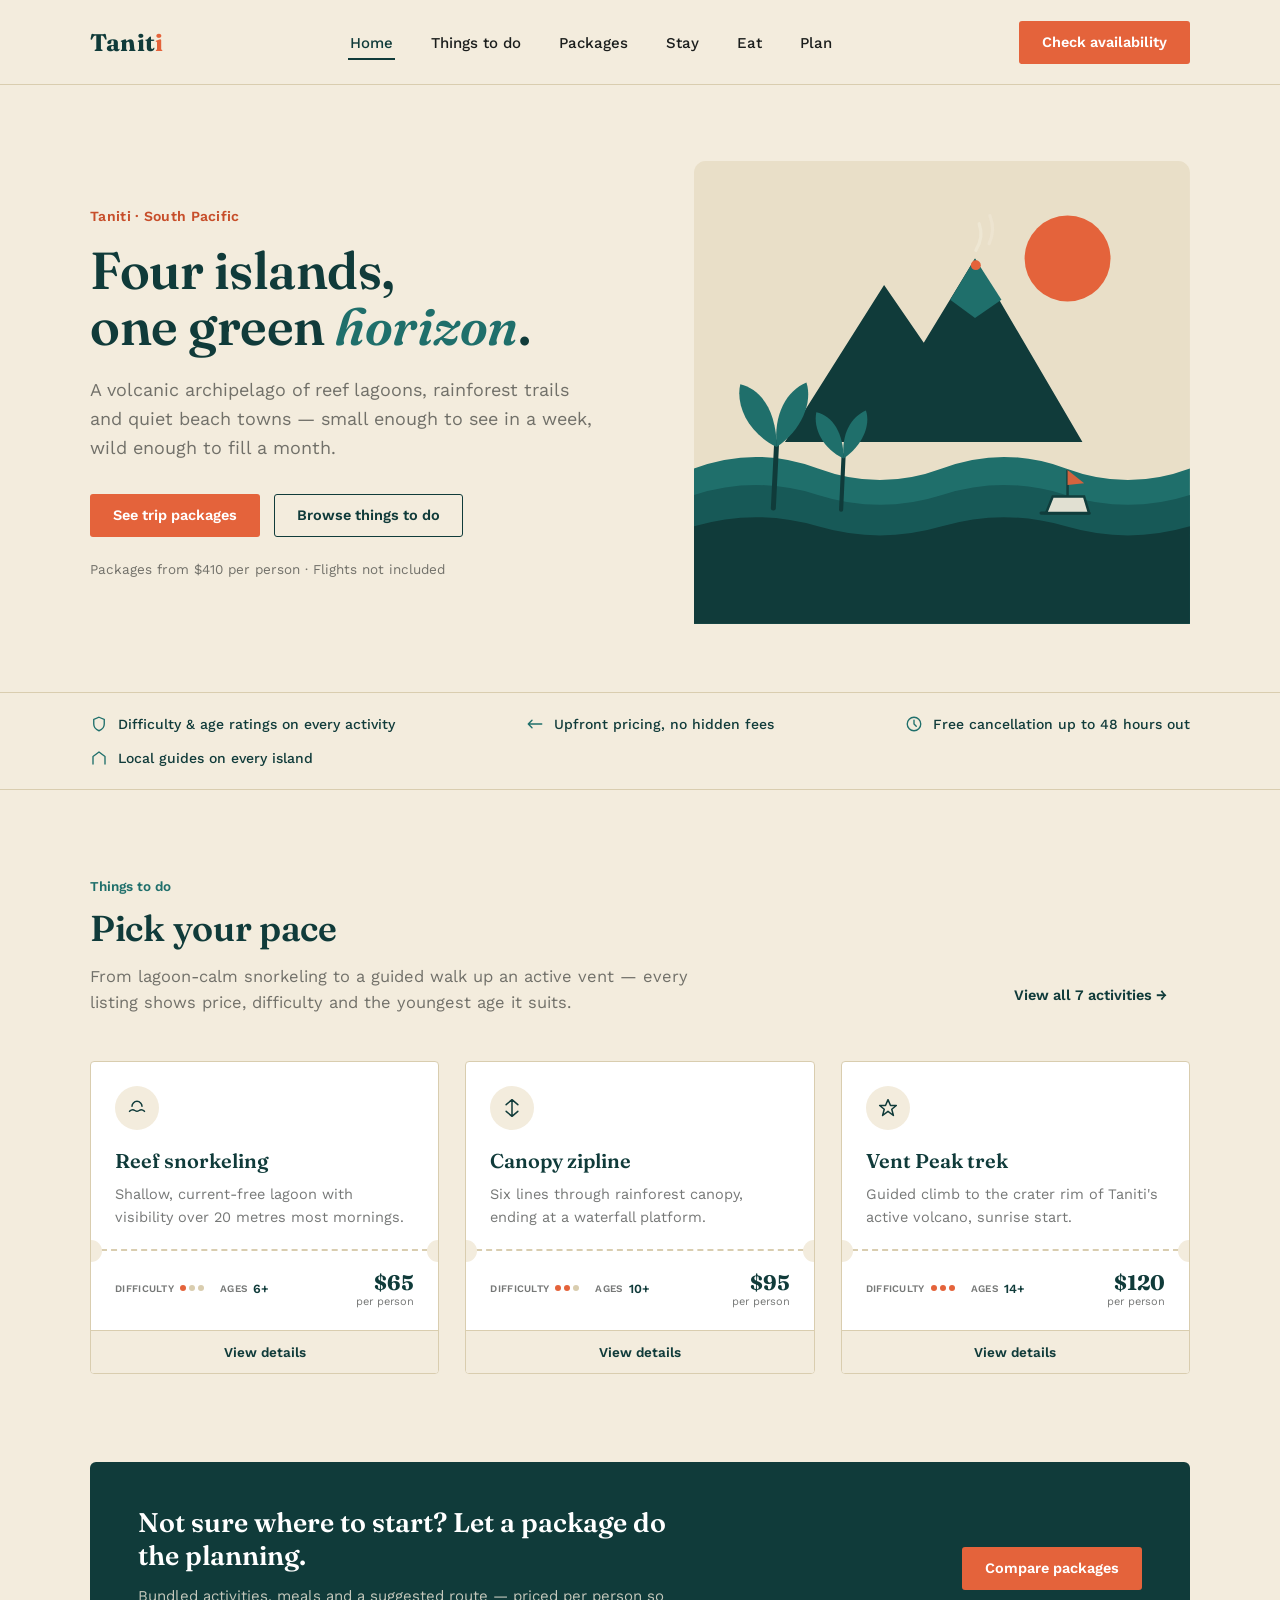
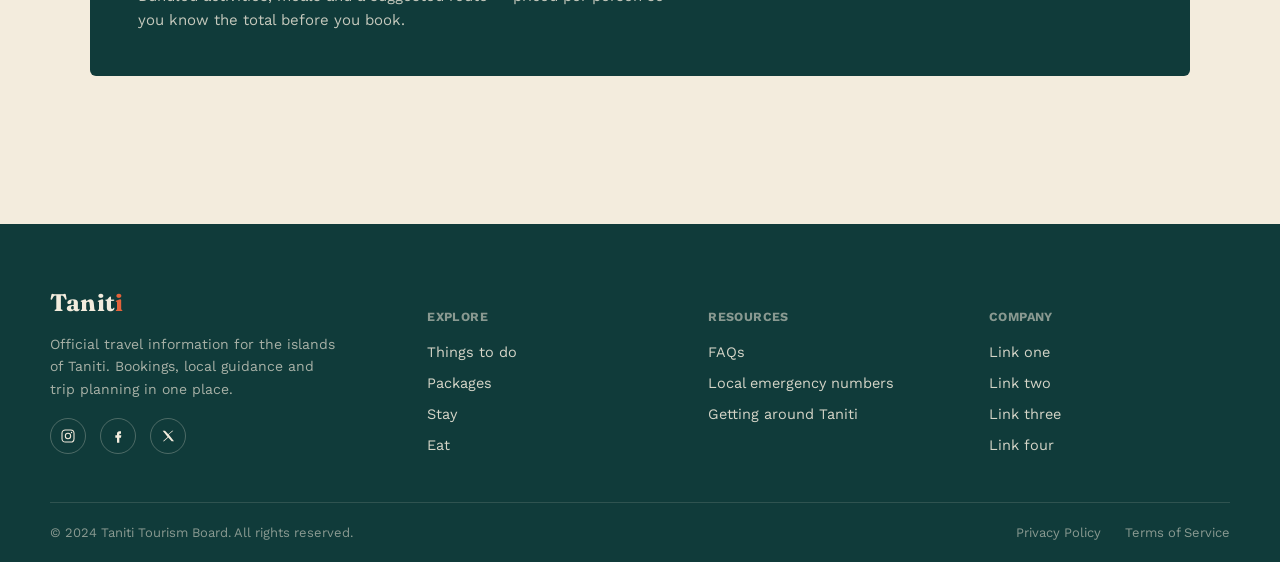
==== index.html @ 6d686ea9 "adding project" ====
<!DOCTYPE html>
<html lang="en">
<head>
<meta charset="UTF-8">
<meta name="viewport" content="width=device-width, initial-scale=1.0">
<title>Taniti — Plan your island trip</title>
<link rel="stylesheet" href="styles.css">
</head>
<body>

<header class="site-header">
  <div class="wrap">
    <a href="index.html" class="logo">Tanit<span>i</span></a>
    <nav class="main-nav">
      <ul>
        <li><a href="index.html" class="current">Home</a></li>
        <li><a href="things-to-do.html">Things to do</a></li>
        <li><a href="packages.html">Packages</a></li>
        <li><a href="#" aria-disabled="true">Stay</a></li>
        <li><a href="#" aria-disabled="true">Eat</a></li>
        <li><a href="#" aria-disabled="true">Plan</a></li>
      </ul>
    </nav>
    <div class="header-actions">
      <a href="packages.html" class="btn btn-coral">Check availability</a>
    </div>
  </div>
</header>

<main>

  <section class="hero">
    <div class="wrap">
      <div class="hero-copy">
        <div class="hero-eyebrow">Taniti · South Pacific</div>
        <h1>Four islands,<br>one green <em>horizon</em>.</h1>
        <p class="lede">A volcanic archipelago of reef lagoons, rainforest trails and quiet beach towns — small enough to see in a week, wild enough to fill a month.</p>
        <div class="hero-actions">
          <a href="packages.html" class="btn btn-coral">See trip packages</a>
          <a href="things-to-do.html" class="btn btn-outline">Browse things to do</a>
        </div>
        <p class="hero-note">Packages from $410 per person · Flights not included</p>
      </div>
      <div class="hero-art">
        <svg viewBox="0 0 600 560" xmlns="http://www.w3.org/2000/svg" role="img" aria-label="Illustration of Taniti's volcanic peak over a lagoon">
          <rect x="0" y="0" width="600" height="560" rx="14" fill="#E9DFC8"/>
          <circle cx="452" cy="118" r="52" fill="#E4633B"/>
          <path d="M110 340 L230 150 L278 220 L340 118 L470 340 Z" fill="#103B3A"/>
          <path d="M310 168 L340 118 L372 168 L340 190 Z" fill="#1F6F6B"/>
          <circle cx="341" cy="126" r="6" fill="#E4633B"/>
          <path d="M341 108 Q351 92 345 76" stroke="#F3ECDD" stroke-width="4" fill="none" stroke-linecap="round" opacity=".55"/>
          <path d="M357 100 Q365 84 358 66" stroke="#F3ECDD" stroke-width="4" fill="none" stroke-linecap="round" opacity=".4"/>
          <path d="M0 372 Q75 344 150 372 T300 372 T450 372 T600 372 V560 H0 Z" fill="#1F6F6B"/>
          <path d="M0 404 Q75 380 150 404 T300 404 T450 404 T600 404 V560 H0 Z" fill="#175957"/>
          <path d="M0 442 Q75 420 150 442 T300 442 T450 442 T600 442 V560 H0 Z" fill="#103B3A"/>
          <g transform="translate(96,300)">
            <path d="M0 120 L4 40" stroke="#103B3A" stroke-width="6" stroke-linecap="round"/>
            <path d="M4 46 C-30 30 -46 -4 -40 -30 C-14 -24 4 4 4 46 Z" fill="#1F6F6B"/>
            <path d="M4 46 C34 26 48 -8 40 -32 C16 -22 0 6 4 46 Z" fill="#1F6F6B"/>
          </g>
          <g transform="translate(178,326)">
            <path d="M0 96 L3 30" stroke="#103B3A" stroke-width="5" stroke-linecap="round"/>
            <path d="M3 34 C-22 22 -34 -2 -30 -22 C-10 -18 3 4 3 34 Z" fill="#1F6F6B"/>
            <path d="M3 34 C26 18 36 -6 30 -24 C12 -16 0 4 3 34 Z" fill="#1F6F6B"/>
          </g>
          <g transform="translate(420,392)" opacity=".92">
            <path d="M0 34 L58 34" stroke="#103B3A" stroke-width="4" stroke-linecap="round"/>
            <path d="M6 34 L14 14 L52 14 L58 34 Z" fill="#F3ECDD" stroke="#103B3A" stroke-width="3"/>
            <path d="M32 14 L32 -18" stroke="#103B3A" stroke-width="3"/>
            <path d="M32 -18 L52 -2 L32 0 Z" fill="#E4633B"/>
          </g>
        </svg>
      </div>
    </div>
  </section>

  <div class="trust-strip">
    <div class="wrap">
      <div class="trust-item">
        <svg width="18" height="18" viewBox="0 0 24 24" fill="none"><path d="M12 3l7 3v6c0 4.5-3 7.5-7 9-4-1.5-7-4.5-7-9V6l7-3z" stroke="#1F6F6B" stroke-width="1.8"/></svg>
        Difficulty &amp; age ratings on every activity
      </div>
      <div class="trust-item">
        <svg width="18" height="18" viewBox="0 0 24 24" fill="none"><path d="M3 12h18M3 12l5-5M3 12l5 5" stroke="#1F6F6B" stroke-width="1.8" stroke-linecap="round"/></svg>
        Upfront pricing, no hidden fees
      </div>
      <div class="trust-item">
        <svg width="18" height="18" viewBox="0 0 24 24" fill="none"><circle cx="12" cy="12" r="9" stroke="#1F6F6B" stroke-width="1.8"/><path d="M12 7v5l3 3" stroke="#1F6F6B" stroke-width="1.8" stroke-linecap="round"/></svg>
        Free cancellation up to 48 hours out
      </div>
      <div class="trust-item">
        <svg width="18" height="18" viewBox="0 0 24 24" fill="none"><path d="M4 20V10l8-6 8 6v10" stroke="#1F6F6B" stroke-width="1.8" stroke-linecap="round" stroke-linejoin="round"/></svg>
        Local guides on every island
      </div>
    </div>
  </div>

  <section class="section">
    <div class="wrap">
      <div class="section-head-row">
        <div class="section-head">
          <div class="section-eyebrow">Things to do</div>
          <h2>Pick your pace</h2>
          <p>From lagoon-calm snorkeling to a guided walk up an active vent — every listing shows price, difficulty and the youngest age it suits.</p>
        </div>
        <a href="things-to-do.html" class="btn btn-ghost">View all 7 activities →</a>
      </div>

      <div class="card-grid">
        <article class="ticket">
          <div class="ticket-top">
            <div class="ticket-icon">
              <svg width="20" height="20" viewBox="0 0 24 24" fill="none"><path d="M3 16s2-2 4-2 3 2 5 2 3-2 5-2 4 2 4 2M6 10c0-3 2.5-6 6-6s6 3 6 6" stroke="#103B3A" stroke-width="1.8" stroke-linecap="round"/></svg>
            </div>
            <h3>Reef snorkeling</h3>
            <p>Shallow, current-free lagoon with visibility over 20 metres most mornings.</p>
          </div>
          <div class="ticket-perf"></div>
          <div class="ticket-bottom">
            <div class="ticket-meta">
              <div class="meta-chip"><small>Difficulty</small><span class="dots"><span class="dot on"></span><span class="dot"></span><span class="dot"></span></span></div>
              <div class="meta-chip"><small>Ages</small>6+</div>
            </div>
            <div class="ticket-price"><span class="amount">$65</span><span class="unit">per person</span></div>
          </div>
          <a href="things-to-do.html" class="ticket-link">View details</a>
        </article>

        <article class="ticket">
          <div class="ticket-top">
            <div class="ticket-icon">
              <svg width="20" height="20" viewBox="0 0 24 24" fill="none"><path d="M12 2v20M5 8l7-6 7 6M5 16l7 6 7-6" stroke="#103B3A" stroke-width="1.8" stroke-linecap="round" stroke-linejoin="round"/></svg>
            </div>
            <h3>Canopy zipline</h3>
            <p>Six lines through rainforest canopy, ending at a waterfall platform.</p>
          </div>
          <div class="ticket-perf"></div>
          <div class="ticket-bottom">
            <div class="ticket-meta">
              <div class="meta-chip"><small>Difficulty</small><span class="dots"><span class="dot on"></span><span class="dot on"></span><span class="dot"></span></span></div>
              <div class="meta-chip"><small>Ages</small>10+</div>
            </div>
            <div class="ticket-price"><span class="amount">$95</span><span class="unit">per person</span></div>
          </div>
          <a href="things-to-do.html" class="ticket-link">View details</a>
        </article>

        <article class="ticket">
          <div class="ticket-top">
            <div class="ticket-icon">
              <svg width="20" height="20" viewBox="0 0 24 24" fill="none"><path d="M12 2l3 7h7l-5.5 4.5L18.5 21 12 16l-6.5 5 2-7.5L2 9h7z" stroke="#103B3A" stroke-width="1.8" stroke-linejoin="round"/></svg>
            </div>
            <h3>Vent Peak trek</h3>
            <p>Guided climb to the crater rim of Taniti's active volcano, sunrise start.</p>
          </div>
          <div class="ticket-perf"></div>
          <div class="ticket-bottom">
            <div class="ticket-meta">
              <div class="meta-chip"><small>Difficulty</small><span class="dots"><span class="dot on"></span><span class="dot on"></span><span class="dot on"></span></span></div>
              <div class="meta-chip"><small>Ages</small>14+</div>
            </div>
            <div class="ticket-price"><span class="amount">$120</span><span class="unit">per person</span></div>
          </div>
          <a href="things-to-do.html" class="ticket-link">View details</a>
        </article>
      </div>
    </div>
  </section>

  <section class="section" style="padding-top:0;">
    <div class="wrap">
      <div class="callout">
        <div>
          <h3>Not sure where to start? Let a package do the planning.</h3>
          <p>Bundled activities, meals and a suggested route — priced per person so you know the total before you book.</p>
        </div>
        <div class="callout-actions">
          <a href="packages.html" class="btn btn-coral">Compare packages</a>
        </div>
      </div>
    </div>
  </section>

</main>

<footer class="site-footer">
  <div class="wrap footer-top">
    <div class="footer-brand">
      <a href="index.html" class="logo">Tanit<span>i</span></a>
      <p>Official travel information for the islands of Taniti. Bookings, local guidance and trip planning in one place.</p>
      <div class="footer-social">
        <a href="#" aria-label="Instagram"><svg width="16" height="16" viewBox="0 0 24 24" fill="none"><rect x="3" y="3" width="18" height="18" rx="5" stroke="#F3ECDD" stroke-width="1.6"/><circle cx="12" cy="12" r="4" stroke="#F3ECDD" stroke-width="1.6"/><circle cx="17.3" cy="6.7" r="1.1" fill="#F3ECDD"/></svg></a>
        <a href="#" aria-label="Facebook"><svg width="16" height="16" viewBox="0 0 24 24" fill="none"><path d="M14 8.5h2.5V5H14c-2 0-3.5 1.5-3.5 3.5V11H8v3.5h2.5V22H14v-7.5h2.5L17 11h-3v-2c0-.3.2-.5.5-.5z" fill="#F3ECDD"/></svg></a>
        <a href="#" aria-label="Twitter"><svg width="16" height="16" viewBox="0 0 24 24" fill="none"><path d="M4 4l7.5 9.5L4.3 20H6l6.4-5.9L17.5 20H21l-8-10.1L20 4h-1.7l-5.9 5.4L7.5 4H4z" fill="#F3ECDD"/></svg></a>
      </div>
    </div>
    <div class="footer-col">
      <h5>Explore</h5>
      <ul>
        <li><a href="things-to-do.html">Things to do</a></li>
        <li><a href="packages.html">Packages</a></li>
        <li><a href="#">Stay</a></li>
        <li><a href="#">Eat</a></li>
      </ul>
    </div>
    <div class="footer-col">
      <h5>Resources</h5>
      <ul>
        <li><a href="faq.html">FAQs</a></li>
        <li><a href="emergency.html">Local emergency numbers</a></li>
        <li><a href="transportation.html">Getting around Taniti</a></li>
      </ul>
    </div>
    <div class="footer-col">
      <h5>Company</h5>
      <ul>
        <li><a href="#">Link one</a></li>
        <li><a href="#">Link two</a></li>
        <li><a href="#">Link three</a></li>
        <li><a href="#">Link four</a></li>
      </ul>
    </div>
  </div>
  <div class="wrap footer-bottom">
    <span>© 2024 Taniti Tourism Board. All rights reserved.</span>
    <div class="footer-bottom-links">
      <a href="#">Privacy Policy</a>
      <a href="#">Terms of Service</a>
    </div>
  </div>
</footer>

</body>
</html>
---- styles.css ----
@import url('https://fonts.googleapis.com/css2?family=Fraunces:ital,opsz,wght@0,9..144,400;0,9..144,500;0,9..144,600;0,9..144,700;1,9..144,500&family=Work+Sans:wght@400;500;600;700&display=swap');

:root{
  --tide:      #103B3A;
  --lagoon:    #1F6F6B;
  --lagoon-40: #1F6F6B66;
  --coral:     #E4633B;
  --coral-dark:#C74E2A;
  --sand:      #F3ECDD;
  --sand-deep: #E9DFC8;
  --foam:      #FFFFFF;
  --ink:       #1B1E1D;
  --ink-60:    #1B1E1D99;
  --line:      #D9CDAF;

  --serif: 'Fraunces', Georgia, serif;
  --sans:  'Work Sans', -apple-system, Helvetica, Arial, sans-serif;
}

*{ box-sizing: border-box; }
html{ scroll-behavior: smooth; }
body{
  margin:0;
  font-family: var(--sans);
  color: var(--ink);
  background: var(--sand);
  -webkit-font-smoothing: antialiased;
}
img{ max-width:100%; display:block; }
a{ color: inherit; text-decoration:none; }
ul{ margin:0; padding:0; list-style:none; }
h1,h2,h3,h4{ font-family: var(--serif); margin:0; font-weight:600; color: var(--tide); }
p{ margin:0; line-height:1.6; }
button{ font-family: var(--sans); cursor:pointer; }

.wrap{
  max-width: 1180px;
  margin: 0 auto;
  padding: 0 40px;
}

/* ---------- Focus ---------- */
a:focus-visible, button:focus-visible{
  outline: 2px solid var(--coral);
  outline-offset: 3px;
}

/* ---------- Header ---------- */
.site-header{
  background: var(--sand);
  border-bottom: 1px solid var(--line);
  position: sticky;
  top:0;
  z-index: 50;
}
.site-header .wrap{
  display:flex;
  align-items:center;
  justify-content:space-between;
  height: 84px;
}
.logo{
  font-family: var(--serif);
  font-size: 24px;
  font-weight: 700;
  color: var(--tide);
  letter-spacing: 0.2px;
}
.logo span{ color: var(--coral); }
.main-nav ul{
  display:flex;
  gap: 34px;
  align-items:center;
}
.main-nav a{
  font-size: 15px;
  font-weight: 500;
  color: var(--ink);
  padding: 6px 2px;
  border-bottom: 2px solid transparent;
  transition: border-color .15s ease, color .15s ease;
}
.main-nav a:hover{ border-color: var(--coral); color: var(--tide); }
.main-nav a.current{ border-color: var(--tide); color: var(--tide); }
.header-actions{ display:flex; align-items:center; gap:22px; }

.btn{
  display:inline-flex;
  align-items:center;
  gap:8px;
  padding: 12px 22px;
  border-radius: 3px;
  font-weight: 600;
  font-size: 14.5px;
  border: 1.5px solid transparent;
  transition: transform .12s ease, background .15s ease, color .15s ease, border-color .15s ease;
}
.btn:hover{ transform: translateY(-1px); }
.btn-coral{ background: var(--coral); color: var(--foam); }
.btn-coral:hover{ background: var(--coral-dark); }
.btn-outline{ border-color: var(--tide); color: var(--tide); background:transparent; }
.btn-outline:hover{ background: var(--tide); color: var(--foam); }
.btn-ghost{ color: var(--tide); font-weight:600; font-size:14.5px; }

/* ---------- Hero ---------- */
.hero{
  padding: 76px 0 0;
  overflow:hidden;
}
.hero .wrap{
  display:grid;
  grid-template-columns: 1.05fr 0.95fr;
  gap: 56px;
  align-items:center;
}
.hero-eyebrow{
  color: var(--coral-dark);
  font-weight:600;
  font-size: 14px;
  letter-spacing: .3px;
  margin-bottom: 18px;
}
.hero h1{
  font-size: 52px;
  line-height: 1.08;
  letter-spacing: -0.5px;
}
.hero h1 em{ font-style: italic; color: var(--lagoon); }
.hero p.lede{
  margin-top: 22px;
  font-size: 18px;
  color: var(--ink-60);
  max-width: 46ch;
}
.hero-actions{ display:flex; gap:14px; margin-top: 32px; }
.hero-note{
  margin-top: 22px;
  font-size: 13.5px;
  color: var(--ink-60);
}

.hero-art{ position:relative; }
.hero-art svg{ width:100%; height:auto; }

/* ---------- Trust strip ---------- */
.trust-strip{
  border-top: 1px solid var(--line);
  border-bottom: 1px solid var(--line);
  margin-top: 64px;
}
.trust-strip .wrap{
  display:flex;
  justify-content:space-between;
  padding: 22px 40px;
  flex-wrap:wrap;
  gap: 16px 32px;
}
.trust-item{
  display:flex;
  align-items:center;
  gap:10px;
  font-size: 14px;
  color: var(--tide);
  font-weight:500;
}
.trust-item svg{ flex-shrink:0; }

/* ---------- Section shell ---------- */
.section{ padding: 88px 0; }
.section-head{ max-width: 620px; margin-bottom: 44px; }
.section-eyebrow{
  font-size: 13.5px;
  font-weight:600;
  color: var(--lagoon);
  margin-bottom: 12px;
}
.section h2{ font-size: 36px; letter-spacing:-0.3px; }
.section-head p{ margin-top: 14px; color: var(--ink-60); font-size: 16.5px; }
.section-head-row{
  display:flex;
  justify-content:space-between;
  align-items:flex-end;
  gap: 24px;
  margin-bottom: 44px;
}
.section-head-row .section-head{ margin-bottom:0; }

/* ---------- Activity ticket cards ---------- */
.card-grid{
  display:grid;
  grid-template-columns: repeat(3, 1fr);
  gap: 26px;
}
.ticket{
  background: var(--foam);
  border: 1px solid var(--line);
  border-radius: 4px;
  position:relative;
  display:flex;
  flex-direction:column;
  overflow:hidden;
}
.ticket-top{
  padding: 24px 24px 20px;
  flex:1;
}
.ticket-icon{
  width:44px; height:44px;
  border-radius:50%;
  background: var(--sand);
  display:flex; align-items:center; justify-content:center;
  margin-bottom:18px;
}
.ticket-top h3{ font-size: 20px; margin-bottom:10px; }
.ticket-top p{ font-size: 14.5px; color: var(--ink-60); }

.ticket-perf{
  position:relative;
  height:0;
  border-top: 2px dashed var(--line);
  margin: 0 0;
}
.ticket-perf::before,
.ticket-perf::after{
  content:"";
  position:absolute;
  top:-11px;
  width:22px; height:22px;
  background: var(--sand);
  border-radius:50%;
}
.ticket-perf::before{ left:-11px; }
.ticket-perf::after{ right:-11px; }

.ticket-bottom{
  padding: 18px 24px 22px;
  display:flex;
  align-items:center;
  justify-content:space-between;
  gap:12px;
}
.ticket-meta{ display:flex; gap:16px; }
.meta-chip{
  display:flex;
  align-items:center;
  gap:6px;
  font-size: 12.5px;
  font-weight:600;
  color: var(--tide);
}
.meta-chip small{
  display:block;
  font-size: 10px;
  font-weight:600;
  letter-spacing: .3px;
  color: var(--ink-60);
  text-transform: uppercase;
}
.ticket-price{ text-align:right; }
.ticket-price .amount{
  font-family: var(--serif);
  font-size: 21px;
  color: var(--tide);
  font-weight:700;
}
.ticket-price .unit{ display:block; font-size:11px; color: var(--ink-60); }

.ticket-link{
  display:block;
  text-align:center;
  padding: 13px;
  font-size: 13.5px;
  font-weight:600;
  color: var(--tide);
  border-top: 1px solid var(--line);
  background: var(--sand);
  transition: background .15s ease;
}
.ticket-link:hover{ background: var(--sand-deep); }

/* difficulty dots */
.dots{ display:flex; gap:3px; align-items:center; }
.dot{ width:6px; height:6px; border-radius:50%; background: var(--line); }
.dot.on{ background: var(--coral); }

/* ---------- Difficulty / age legend ---------- */
.legend{
  display:flex;
  gap: 30px;
  flex-wrap:wrap;
  margin-top: 6px;
  padding: 16px 20px;
  background: var(--foam);
  border: 1px solid var(--line);
  border-radius: 4px;
}
.legend-item{ display:flex; align-items:center; gap:10px; font-size:13px; color: var(--ink-60); }
.legend-item strong{ color: var(--tide); font-weight:600; }

/* ---------- Boarding pass / package cards ---------- */
.pass-grid{
  display:grid;
  grid-template-columns: repeat(3, 1fr);
  gap: 28px;
  align-items:stretch;
}
.pass{
  background: var(--foam);
  border: 1px solid var(--line);
  border-radius: 4px;
  display:flex;
  flex-direction:column;
  position:relative;
}
.pass.featured{
  border-color: var(--tide);
  box-shadow: 0 0 0 1px var(--tide);
}
.pass-flag{
  position:absolute;
  top: 18px;
  right: -1px;
  background: var(--coral);
  color: var(--foam);
  font-size: 11.5px;
  font-weight:700;
  letter-spacing:.3px;
  padding: 6px 14px 6px 16px;
  border-top-left-radius: 3px;
  border-bottom-left-radius: 3px;
}
.pass-head{ padding: 30px 28px 22px; }
.pass-route{
  display:flex;
  align-items:center;
  gap: 10px;
  font-size: 12px;
  font-weight:600;
  letter-spacing:.4px;
  color: var(--lagoon);
  margin-bottom: 16px;
}
.pass-route .line{ flex:1; height:1px; background: var(--lagoon-40); position:relative; }
.pass-route .line::after{
  content:"";
  position:absolute; right:-2px; top:-3px;
  border: 4px solid transparent;
  border-left-color: var(--lagoon);
}
.pass-head h3{ font-size: 23px; margin-bottom: 10px; }
.pass-head p{ font-size: 14.5px; color: var(--ink-60); }

.pass-details{
  padding: 4px 28px 22px;
  display:grid;
  grid-template-columns: 1fr 1fr;
  gap: 14px 10px;
}
.pass-details .kv small{
  display:block;
  font-size: 10.5px;
  font-weight:700;
  letter-spacing:.4px;
  text-transform:uppercase;
  color: var(--ink-60);
  margin-bottom: 3px;
}
.pass-details .kv span{ font-size: 14px; color: var(--tide); font-weight:600; }

.pass-includes{
  padding: 0 28px 22px;
}
.pass-includes p{ font-size:12.5px; font-weight:700; letter-spacing:.3px; color: var(--ink-60); margin-bottom:10px; text-transform:uppercase; }
.pass-includes ul{ display:flex; flex-direction:column; gap:8px; }
.pass-includes li{
  display:flex; gap:9px; align-items:flex-start;
  font-size: 14px; color: var(--ink);
}
.pass-includes li svg{ flex-shrink:0; margin-top:2px; }

.pass-perf{
  position:relative;
  height:0;
  border-top: 2px dashed var(--line);
  margin-top:auto;
}
.pass-perf::before,
.pass-perf::after{
  content:"";
  position:absolute;
  top:-11px;
  width:22px; height:22px;
  background: var(--sand);
  border-radius:50%;
}
.pass-perf::before{ left:-11px; }
.pass-perf::after{ right:-11px; }

.pass-stub{
  padding: 22px 28px 26px;
  display:flex;
  align-items:flex-end;
  justify-content:space-between;
}
.pass-price .amount{ font-family: var(--serif); font-size: 30px; font-weight:700; color: var(--tide); }
.pass-price .per{ font-size: 12.5px; color: var(--ink-60); }

/* ---------- Suitability banner (things-to-do page) ---------- */
.filter-bar{
  display:flex;
  gap:12px;
  flex-wrap:wrap;
  margin-bottom: 40px;
}
.filter-chip{
  padding: 9px 16px;
  border: 1px solid var(--line);
  border-radius: 20px;
  font-size: 13px;
  font-weight:600;
  color: var(--tide);
  background: var(--foam);
}
.filter-chip.active{ background: var(--tide); color: var(--foam); border-color: var(--tide); }

/* ---------- Info banner ---------- */
.callout{
  background: var(--tide);
  border-radius: 6px;
  color: var(--sand);
  padding: 44px 48px;
  display:grid;
  grid-template-columns: 1.3fr 1fr;
  gap: 40px;
  align-items:center;
}
.callout h3{ color: var(--foam); font-size: 27px; margin-bottom:12px; }
.callout p{ color: #F3ECDDcc; font-size: 15px; }
.callout-actions{ display:flex; gap:12px; justify-content:flex-end; }

/* ---------- Simple content page (faq/emergency/transport) ---------- */
.page-hero{
  padding: 56px 0 40px;
  border-bottom: 1px solid var(--line);
}
.page-hero .section-eyebrow{ margin-bottom: 10px; }
.page-hero h1{ font-size: 40px; }
.page-hero p{ margin-top:14px; color: var(--ink-60); font-size:16px; max-width:60ch; }

.content-cols{
  display:grid;
  grid-template-columns: 220px 1fr;
  gap: 56px;
  padding: 56px 0;
}
.side-nav{ display:flex; flex-direction:column; gap:4px; position:sticky; top:104px; align-self:start; }
.side-nav a{
  padding: 9px 12px;
  border-radius:4px;
  font-size:14px;
  font-weight:500;
  color: var(--ink-60);
}
.side-nav a:hover{ background: var(--sand-deep); color: var(--tide); }

.faq-item{ padding: 22px 0; border-bottom:1px solid var(--line); }
.faq-item:first-child{ padding-top:0; }
.faq-item h4{ font-size:16.5px; margin-bottom:10px; }
.faq-item p{ color: var(--ink-60); font-size:14.5px; }

.info-block{ margin-bottom: 40px; }
.info-block h3{ font-size: 19px; margin-bottom:14px; }
.info-block p{ color: var(--ink-60); font-size: 14.5px; margin-bottom: 10px;}
.info-table{ width:100%; border-collapse:collapse; margin-top:8px; }
.info-table th, .info-table td{
  text-align:left;
  padding: 12px 14px;
  border-bottom:1px solid var(--line);
  font-size:14px;
}
.info-table th{ color: var(--ink-60); font-weight:600; font-size:12.5px; text-transform:uppercase; letter-spacing:.3px; }
.info-table td strong{ color: var(--tide); }

.emergency-card{
  background: var(--foam);
  border:1px solid var(--line);
  border-left: 4px solid var(--coral);
  border-radius: 4px;
  padding: 20px 22px;
  margin-bottom:16px;
  display:flex;
  justify-content:space-between;
  align-items:center;
  gap:16px;
}
.emergency-card h4{ font-size:15.5px; margin-bottom:4px; }
.emergency-card p{ font-size:13px; color: var(--ink-60); }
.emergency-number{ font-family: var(--serif); font-size:22px; font-weight:700; color: var(--tide); white-space:nowrap; }

/* ---------- Footer ---------- */
.site-footer{
  background: var(--tide);
  color: var(--sand);
  margin-top: 60px;
}
.footer-top{
  padding: 64px 0 48px;
  display:grid;
  grid-template-columns: 1.4fr 1fr 1fr 1fr;
  gap: 40px;
}
.footer-brand .logo{ color: var(--sand); }
.footer-brand .logo span{ color: var(--coral); }
.footer-brand p{ margin-top:16px; font-size:14px; color:#F3ECDDaa; max-width:32ch; }
.footer-col h5{
  font-size: 12.5px;
  font-weight:700;
  letter-spacing:.4px;
  text-transform:uppercase;
  color: #F3ECDD88;
  margin-bottom:18px;
}
.footer-col ul{ display:flex; flex-direction:column; gap:12px; }
.footer-col a{ font-size:14.5px; color:#F3ECDDdd; }
.footer-col a:hover{ color: var(--coral); }
.footer-social{ display:flex; gap:14px; margin-top:18px; }
.footer-social a{
  width:36px; height:36px;
  border:1px solid #F3ECDD44;
  border-radius:50%;
  display:flex; align-items:center; justify-content:center;
}
.footer-social a:hover{ border-color: var(--coral); }
.footer-bottom{
  border-top: 1px solid #F3ECDD22;
  padding: 22px 0;
  display:flex;
  justify-content:space-between;
  font-size:13px;
  color:#F3ECDD88;
}
.footer-bottom a:hover{ color: var(--coral); }
.footer-bottom-links{ display:flex; gap:24px; }

/* ---------- Responsive ---------- */
@media (max-width: 980px){
  .hero .wrap{ grid-template-columns:1fr; }
  .hero-art{ order:-1; }
  .card-grid{ grid-template-columns: repeat(2,1fr); }
  .pass-grid{ grid-template-columns: 1fr; }
  .footer-top{ grid-template-columns: 1fr 1fr; }
  .content-cols{ grid-template-columns: 1fr; }
  .side-nav{ position:static; flex-direction:row; flex-wrap:wrap; }
}
@media (max-width: 680px){
  .wrap{ padding:0 22px; }
  .main-nav{ display:none; }
  .card-grid{ grid-template-columns: 1fr; }
  .footer-top{ grid-template-columns: 1fr; }
  .callout{ grid-template-columns:1fr; }
  .callout-actions{ justify-content:flex-start; }
  .hero h1{ font-size:38px; }
}
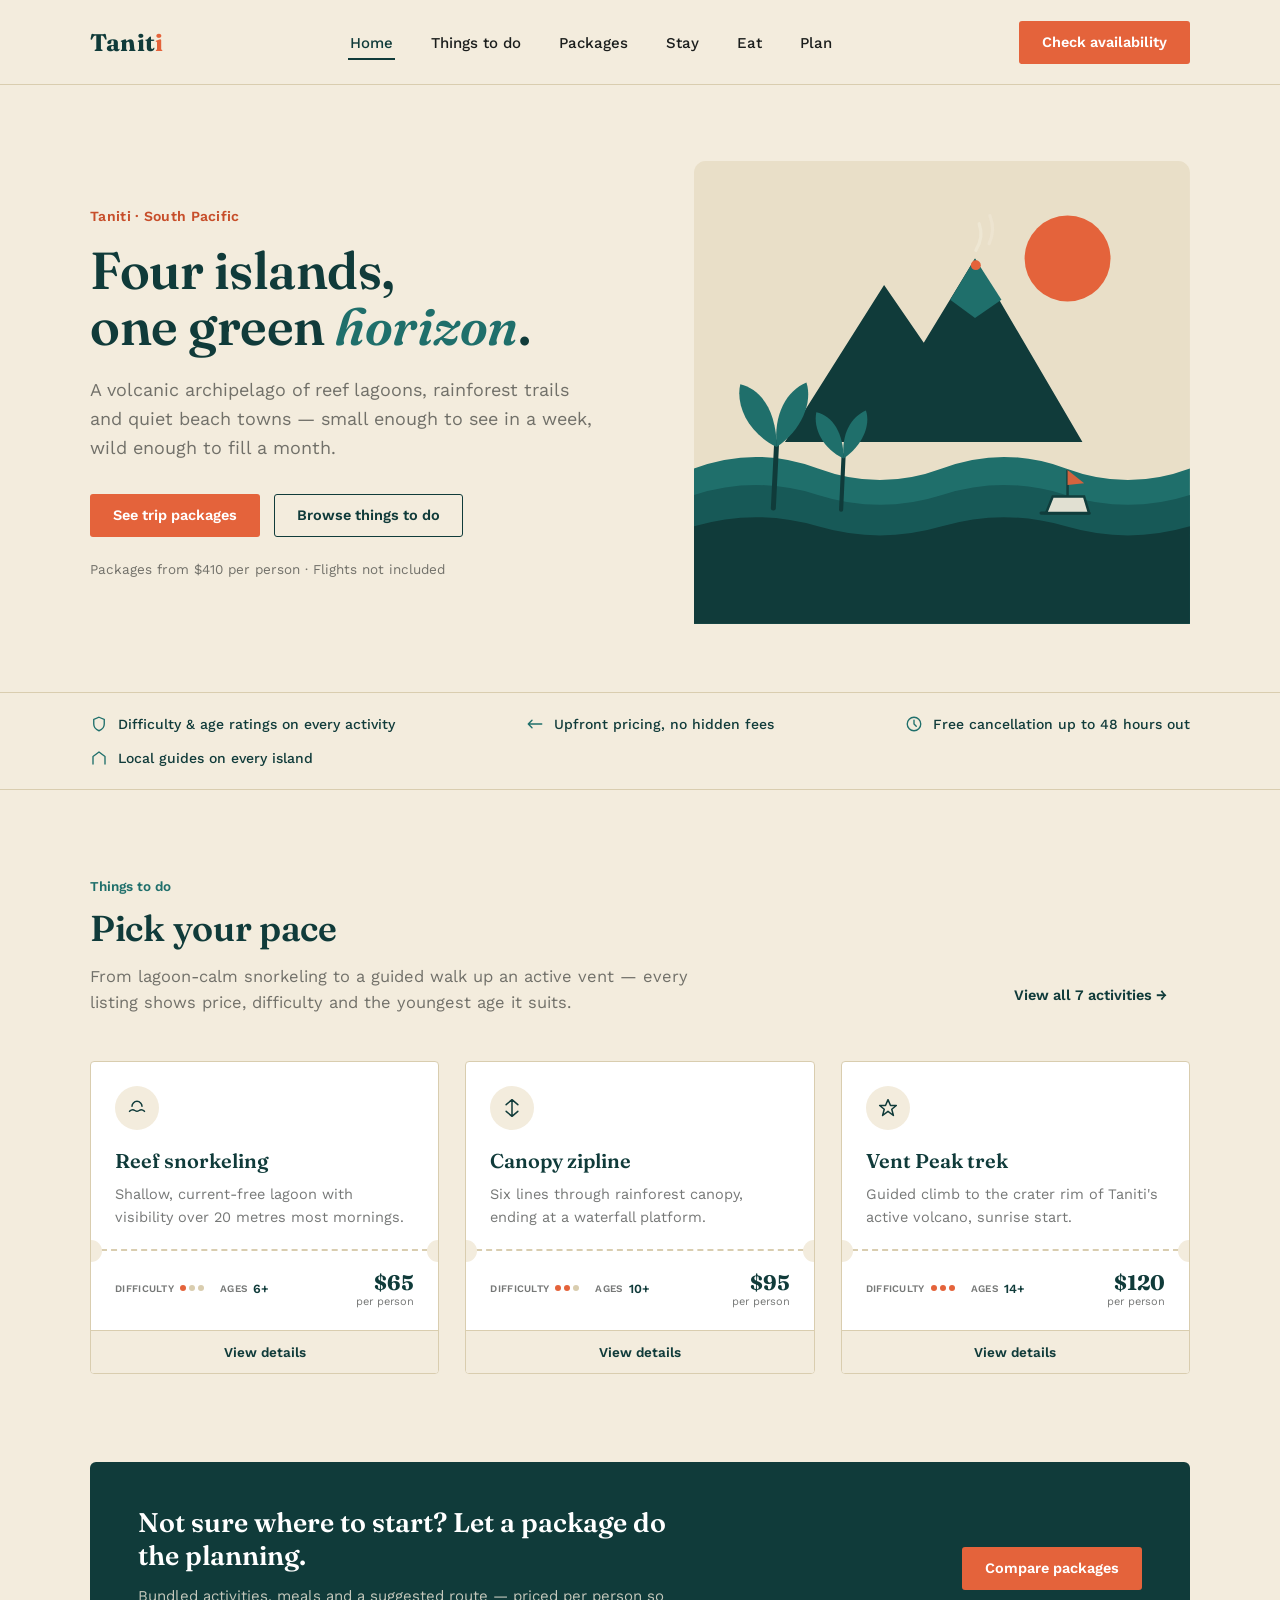
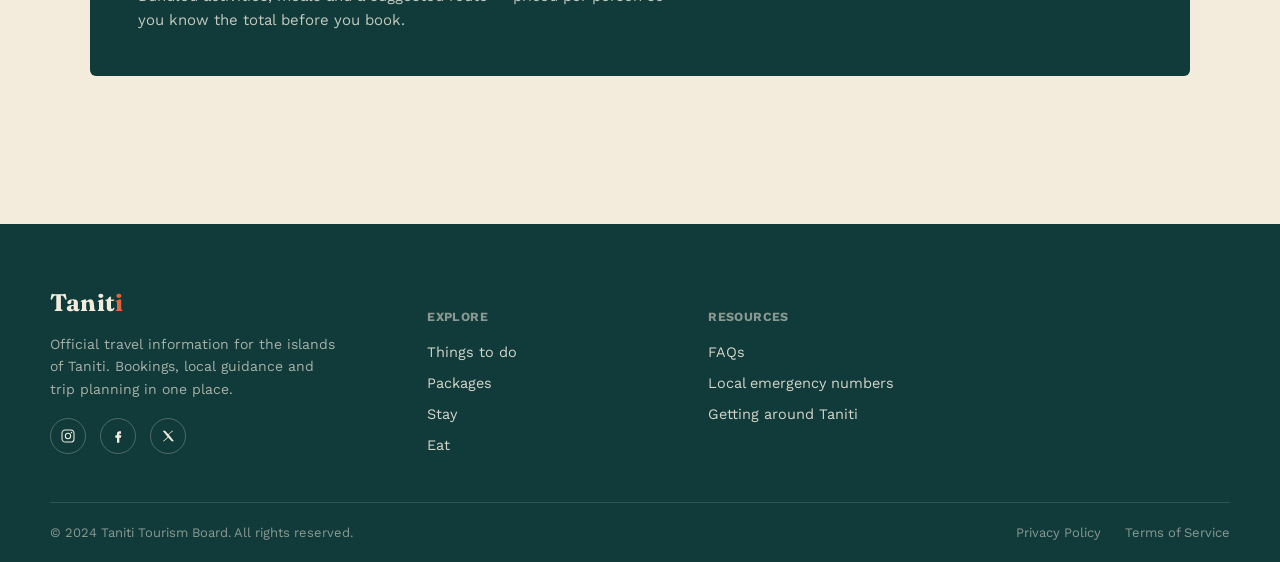
==== commit 23acd909: "removed placeholder text from footer" ====
--- a/index.html
+++ b/index.html
@@ -1,234 +1,437 @@
 <!DOCTYPE html>
 <html lang="en">
-<head>
-<meta charset="UTF-8">
-<meta name="viewport" content="width=device-width, initial-scale=1.0">
-<title>Taniti — Plan your island trip</title>
-<link rel="stylesheet" href="styles.css">
-</head>
-<body>
-
-<header class="site-header">
-  <div class="wrap">
-    <a href="index.html" class="logo">Tanit<span>i</span></a>
-    <nav class="main-nav">
-      <ul>
-        <li><a href="index.html" class="current">Home</a></li>
-        <li><a href="things-to-do.html">Things to do</a></li>
-        <li><a href="packages.html">Packages</a></li>
-        <li><a href="#" aria-disabled="true">Stay</a></li>
-        <li><a href="#" aria-disabled="true">Eat</a></li>
-        <li><a href="#" aria-disabled="true">Plan</a></li>
-      </ul>
-    </nav>
-    <div class="header-actions">
-      <a href="packages.html" class="btn btn-coral">Check availability</a>
-    </div>
-  </div>
-</header>
-
-<main>
-
-  <section class="hero">
-    <div class="wrap">
-      <div class="hero-copy">
-        <div class="hero-eyebrow">Taniti · South Pacific</div>
-        <h1>Four islands,<br>one green <em>horizon</em>.</h1>
-        <p class="lede">A volcanic archipelago of reef lagoons, rainforest trails and quiet beach towns — small enough to see in a week, wild enough to fill a month.</p>
-        <div class="hero-actions">
-          <a href="packages.html" class="btn btn-coral">See trip packages</a>
-          <a href="things-to-do.html" class="btn btn-outline">Browse things to do</a>
-        </div>
-        <p class="hero-note">Packages from $410 per person · Flights not included</p>
+  <head>
+    <meta charset="UTF-8" />
+    <meta name="viewport" content="width=device-width, initial-scale=1.0" />
+    <title>Taniti — Plan your island trip</title>
+    <link rel="stylesheet" href="styles.css" />
+  </head>
+  <body>
+    <header class="site-header">
+      <div class="wrap">
+        <a href="index.html" class="logo">Tanit<span>i</span></a>
+        <nav class="main-nav">
+          <ul>
+            <li><a href="index.html" class="current">Home</a></li>
+            <li><a href="things-to-do.html">Things to do</a></li>
+            <li><a href="packages.html">Packages</a></li>
+            <li><a href="stay.html" aria-disabled="true">Stay</a></li>
+            <li><a href="eat.html" aria-disabled="true">Eat</a></li>
+            <li><a href="plan.html" aria-disabled="true">Plan</a></li>
+          </ul>
+        </nav>
+        <div class="header-actions">
+          <a href="packages.html" class="btn btn-coral">Check availability</a>
+        </div>
       </div>
-      <div class="hero-art">
-        <svg viewBox="0 0 600 560" xmlns="http://www.w3.org/2000/svg" role="img" aria-label="Illustration of Taniti's volcanic peak over a lagoon">
-          <rect x="0" y="0" width="600" height="560" rx="14" fill="#E9DFC8"/>
-          <circle cx="452" cy="118" r="52" fill="#E4633B"/>
-          <path d="M110 340 L230 150 L278 220 L340 118 L470 340 Z" fill="#103B3A"/>
-          <path d="M310 168 L340 118 L372 168 L340 190 Z" fill="#1F6F6B"/>
-          <circle cx="341" cy="126" r="6" fill="#E4633B"/>
-          <path d="M341 108 Q351 92 345 76" stroke="#F3ECDD" stroke-width="4" fill="none" stroke-linecap="round" opacity=".55"/>
-          <path d="M357 100 Q365 84 358 66" stroke="#F3ECDD" stroke-width="4" fill="none" stroke-linecap="round" opacity=".4"/>
-          <path d="M0 372 Q75 344 150 372 T300 372 T450 372 T600 372 V560 H0 Z" fill="#1F6F6B"/>
-          <path d="M0 404 Q75 380 150 404 T300 404 T450 404 T600 404 V560 H0 Z" fill="#175957"/>
-          <path d="M0 442 Q75 420 150 442 T300 442 T450 442 T600 442 V560 H0 Z" fill="#103B3A"/>
-          <g transform="translate(96,300)">
-            <path d="M0 120 L4 40" stroke="#103B3A" stroke-width="6" stroke-linecap="round"/>
-            <path d="M4 46 C-30 30 -46 -4 -40 -30 C-14 -24 4 4 4 46 Z" fill="#1F6F6B"/>
-            <path d="M4 46 C34 26 48 -8 40 -32 C16 -22 0 6 4 46 Z" fill="#1F6F6B"/>
-          </g>
-          <g transform="translate(178,326)">
-            <path d="M0 96 L3 30" stroke="#103B3A" stroke-width="5" stroke-linecap="round"/>
-            <path d="M3 34 C-22 22 -34 -2 -30 -22 C-10 -18 3 4 3 34 Z" fill="#1F6F6B"/>
-            <path d="M3 34 C26 18 36 -6 30 -24 C12 -16 0 4 3 34 Z" fill="#1F6F6B"/>
-          </g>
-          <g transform="translate(420,392)" opacity=".92">
-            <path d="M0 34 L58 34" stroke="#103B3A" stroke-width="4" stroke-linecap="round"/>
-            <path d="M6 34 L14 14 L52 14 L58 34 Z" fill="#F3ECDD" stroke="#103B3A" stroke-width="3"/>
-            <path d="M32 14 L32 -18" stroke="#103B3A" stroke-width="3"/>
-            <path d="M32 -18 L52 -2 L32 0 Z" fill="#E4633B"/>
-          </g>
-        </svg>
+    </header>
+
+    <main>
+      <section class="hero">
+        <div class="wrap">
+          <div class="hero-copy">
+            <div class="hero-eyebrow">Taniti · South Pacific</div>
+            <h1>Four islands,<br />one green <em>horizon</em>.</h1>
+            <p class="lede">
+              A volcanic archipelago of reef lagoons, rainforest trails and
+              quiet beach towns — small enough to see in a week, wild enough to
+              fill a month.
+            </p>
+            <div class="hero-actions">
+              <a href="packages.html" class="btn btn-coral"
+                >See trip packages</a
+              >
+              <a href="things-to-do.html" class="btn btn-outline"
+                >Browse things to do</a
+              >
+            </div>
+            <p class="hero-note">
+              Packages from $410 per person · Flights not included
+            </p>
+          </div>
+          <div class="hero-art">
+            <svg
+              viewBox="0 0 600 560"
+              xmlns="http://www.w3.org/2000/svg"
+              role="img"
+              aria-label="Illustration of Taniti's volcanic peak over a lagoon"
+            >
+              <rect
+                x="0"
+                y="0"
+                width="600"
+                height="560"
+                rx="14"
+                fill="#E9DFC8"
+              />
+              <circle cx="452" cy="118" r="52" fill="#E4633B" />
+              <path
+                d="M110 340 L230 150 L278 220 L340 118 L470 340 Z"
+                fill="#103B3A"
+              />
+              <path d="M310 168 L340 118 L372 168 L340 190 Z" fill="#1F6F6B" />
+              <circle cx="341" cy="126" r="6" fill="#E4633B" />
+              <path
+                d="M341 108 Q351 92 345 76"
+                stroke="#F3ECDD"
+                stroke-width="4"
+                fill="none"
+                stroke-linecap="round"
+                opacity=".55"
+              />
+              <path
+                d="M357 100 Q365 84 358 66"
+                stroke="#F3ECDD"
+                stroke-width="4"
+                fill="none"
+                stroke-linecap="round"
+                opacity=".4"
+              />
+              <path
+                d="M0 372 Q75 344 150 372 T300 372 T450 372 T600 372 V560 H0 Z"
+                fill="#1F6F6B"
+              />
+              <path
+                d="M0 404 Q75 380 150 404 T300 404 T450 404 T600 404 V560 H0 Z"
+                fill="#175957"
+              />
+              <path
+                d="M0 442 Q75 420 150 442 T300 442 T450 442 T600 442 V560 H0 Z"
+                fill="#103B3A"
+              />
+              <g transform="translate(96,300)">
+                <path
+                  d="M0 120 L4 40"
+                  stroke="#103B3A"
+                  stroke-width="6"
+                  stroke-linecap="round"
+                />
+                <path
+                  d="M4 46 C-30 30 -46 -4 -40 -30 C-14 -24 4 4 4 46 Z"
+                  fill="#1F6F6B"
+                />
+                <path
+                  d="M4 46 C34 26 48 -8 40 -32 C16 -22 0 6 4 46 Z"
+                  fill="#1F6F6B"
+                />
+              </g>
+              <g transform="translate(178,326)">
+                <path
+                  d="M0 96 L3 30"
+                  stroke="#103B3A"
+                  stroke-width="5"
+                  stroke-linecap="round"
+                />
+                <path
+                  d="M3 34 C-22 22 -34 -2 -30 -22 C-10 -18 3 4 3 34 Z"
+                  fill="#1F6F6B"
+                />
+                <path
+                  d="M3 34 C26 18 36 -6 30 -24 C12 -16 0 4 3 34 Z"
+                  fill="#1F6F6B"
+                />
+              </g>
+              <g transform="translate(420,392)" opacity=".92">
+                <path
+                  d="M0 34 L58 34"
+                  stroke="#103B3A"
+                  stroke-width="4"
+                  stroke-linecap="round"
+                />
+                <path
+                  d="M6 34 L14 14 L52 14 L58 34 Z"
+                  fill="#F3ECDD"
+                  stroke="#103B3A"
+                  stroke-width="3"
+                />
+                <path d="M32 14 L32 -18" stroke="#103B3A" stroke-width="3" />
+                <path d="M32 -18 L52 -2 L32 0 Z" fill="#E4633B" />
+              </g>
+            </svg>
+          </div>
+        </div>
+      </section>
+
+      <div class="trust-strip">
+        <div class="wrap">
+          <div class="trust-item">
+            <svg width="18" height="18" viewBox="0 0 24 24" fill="none">
+              <path
+                d="M12 3l7 3v6c0 4.5-3 7.5-7 9-4-1.5-7-4.5-7-9V6l7-3z"
+                stroke="#1F6F6B"
+                stroke-width="1.8"
+              />
+            </svg>
+            Difficulty &amp; age ratings on every activity
+          </div>
+          <div class="trust-item">
+            <svg width="18" height="18" viewBox="0 0 24 24" fill="none">
+              <path
+                d="M3 12h18M3 12l5-5M3 12l5 5"
+                stroke="#1F6F6B"
+                stroke-width="1.8"
+                stroke-linecap="round"
+              />
+            </svg>
+            Upfront pricing, no hidden fees
+          </div>
+          <div class="trust-item">
+            <svg width="18" height="18" viewBox="0 0 24 24" fill="none">
+              <circle
+                cx="12"
+                cy="12"
+                r="9"
+                stroke="#1F6F6B"
+                stroke-width="1.8"
+              />
+              <path
+                d="M12 7v5l3 3"
+                stroke="#1F6F6B"
+                stroke-width="1.8"
+                stroke-linecap="round"
+              />
+            </svg>
+            Free cancellation up to 48 hours out
+          </div>
+          <div class="trust-item">
+            <svg width="18" height="18" viewBox="0 0 24 24" fill="none">
+              <path
+                d="M4 20V10l8-6 8 6v10"
+                stroke="#1F6F6B"
+                stroke-width="1.8"
+                stroke-linecap="round"
+                stroke-linejoin="round"
+              />
+            </svg>
+            Local guides on every island
+          </div>
+        </div>
       </div>
-    </div>
-  </section>
-
-  <div class="trust-strip">
-    <div class="wrap">
-      <div class="trust-item">
-        <svg width="18" height="18" viewBox="0 0 24 24" fill="none"><path d="M12 3l7 3v6c0 4.5-3 7.5-7 9-4-1.5-7-4.5-7-9V6l7-3z" stroke="#1F6F6B" stroke-width="1.8"/></svg>
-        Difficulty &amp; age ratings on every activity
+
+      <section class="section">
+        <div class="wrap">
+          <div class="section-head-row">
+            <div class="section-head">
+              <div class="section-eyebrow">Things to do</div>
+              <h2>Pick your pace</h2>
+              <p>
+                From lagoon-calm snorkeling to a guided walk up an active vent —
+                every listing shows price, difficulty and the youngest age it
+                suits.
+              </p>
+            </div>
+            <a href="things-to-do.html" class="btn btn-ghost"
+              >View all 7 activities →</a
+            >
+          </div>
+
+          <div class="card-grid">
+            <article class="ticket">
+              <div class="ticket-top">
+                <div class="ticket-icon">
+                  <svg width="20" height="20" viewBox="0 0 24 24" fill="none">
+                    <path
+                      d="M3 16s2-2 4-2 3 2 5 2 3-2 5-2 4 2 4 2M6 10c0-3 2.5-6 6-6s6 3 6 6"
+                      stroke="#103B3A"
+                      stroke-width="1.8"
+                      stroke-linecap="round"
+                    />
+                  </svg>
+                </div>
+                <h3>Reef snorkeling</h3>
+                <p>
+                  Shallow, current-free lagoon with visibility over 20 metres
+                  most mornings.
+                </p>
+              </div>
+              <div class="ticket-perf"></div>
+              <div class="ticket-bottom">
+                <div class="ticket-meta">
+                  <div class="meta-chip">
+                    <small>Difficulty</small
+                    ><span class="dots"
+                      ><span class="dot on"></span><span class="dot"></span
+                      ><span class="dot"></span
+                    ></span>
+                  </div>
+                  <div class="meta-chip"><small>Ages</small>6+</div>
+                </div>
+                <div class="ticket-price">
+                  <span class="amount">$65</span
+                  ><span class="unit">per person</span>
+                </div>
+              </div>
+              <a href="things-to-do.html" class="ticket-link">View details</a>
+            </article>
+
+            <article class="ticket">
+              <div class="ticket-top">
+                <div class="ticket-icon">
+                  <svg width="20" height="20" viewBox="0 0 24 24" fill="none">
+                    <path
+                      d="M12 2v20M5 8l7-6 7 6M5 16l7 6 7-6"
+                      stroke="#103B3A"
+                      stroke-width="1.8"
+                      stroke-linecap="round"
+                      stroke-linejoin="round"
+                    />
+                  </svg>
+                </div>
+                <h3>Canopy zipline</h3>
+                <p>
+                  Six lines through rainforest canopy, ending at a waterfall
+                  platform.
+                </p>
+              </div>
+              <div class="ticket-perf"></div>
+              <div class="ticket-bottom">
+                <div class="ticket-meta">
+                  <div class="meta-chip">
+                    <small>Difficulty</small
+                    ><span class="dots"
+                      ><span class="dot on"></span><span class="dot on"></span
+                      ><span class="dot"></span
+                    ></span>
+                  </div>
+                  <div class="meta-chip"><small>Ages</small>10+</div>
+                </div>
+                <div class="ticket-price">
+                  <span class="amount">$95</span
+                  ><span class="unit">per person</span>
+                </div>
+              </div>
+              <a href="things-to-do.html" class="ticket-link">View details</a>
+            </article>
+
+            <article class="ticket">
+              <div class="ticket-top">
+                <div class="ticket-icon">
+                  <svg width="20" height="20" viewBox="0 0 24 24" fill="none">
+                    <path
+                      d="M12 2l3 7h7l-5.5 4.5L18.5 21 12 16l-6.5 5 2-7.5L2 9h7z"
+                      stroke="#103B3A"
+                      stroke-width="1.8"
+                      stroke-linejoin="round"
+                    />
+                  </svg>
+                </div>
+                <h3>Vent Peak trek</h3>
+                <p>
+                  Guided climb to the crater rim of Taniti's active volcano,
+                  sunrise start.
+                </p>
+              </div>
+              <div class="ticket-perf"></div>
+              <div class="ticket-bottom">
+                <div class="ticket-meta">
+                  <div class="meta-chip">
+                    <small>Difficulty</small
+                    ><span class="dots"
+                      ><span class="dot on"></span><span class="dot on"></span
+                      ><span class="dot on"></span
+                    ></span>
+                  </div>
+                  <div class="meta-chip"><small>Ages</small>14+</div>
+                </div>
+                <div class="ticket-price">
+                  <span class="amount">$120</span
+                  ><span class="unit">per person</span>
+                </div>
+              </div>
+              <a href="things-to-do.html" class="ticket-link">View details</a>
+            </article>
+          </div>
+        </div>
+      </section>
+
+      <section class="section" style="padding-top:0;">
+        <div class="wrap">
+          <div class="callout">
+            <div>
+              <h3>Not sure where to start? Let a package do the planning.</h3>
+              <p>
+                Bundled activities, meals and a suggested route — priced per
+                person so you know the total before you book.
+              </p>
+            </div>
+            <div class="callout-actions">
+              <a href="packages.html" class="btn btn-coral">Compare packages</a>
+            </div>
+          </div>
+        </div>
+      </section>
+    </main>
+
+    <footer class="site-footer">
+      <div class="wrap footer-top">
+        <div class="footer-brand">
+          <a href="index.html" class="logo">Tanit<span>i</span></a>
+          <p>
+            Official travel information for the islands of Taniti. Bookings,
+            local guidance and trip planning in one place.
+          </p>
+          <div class="footer-social">
+            <a href="#" aria-label="Instagram"
+              ><svg width="16" height="16" viewBox="0 0 24 24" fill="none">
+                <rect
+                  x="3"
+                  y="3"
+                  width="18"
+                  height="18"
+                  rx="5"
+                  stroke="#F3ECDD"
+                  stroke-width="1.6"
+                />
+                <circle
+                  cx="12"
+                  cy="12"
+                  r="4"
+                  stroke="#F3ECDD"
+                  stroke-width="1.6"
+                />
+                <circle cx="17.3" cy="6.7" r="1.1" fill="#F3ECDD" /></svg
+            ></a>
+            <a href="#" aria-label="Facebook"
+              ><svg width="16" height="16" viewBox="0 0 24 24" fill="none">
+                <path
+                  d="M14 8.5h2.5V5H14c-2 0-3.5 1.5-3.5 3.5V11H8v3.5h2.5V22H14v-7.5h2.5L17 11h-3v-2c0-.3.2-.5.5-.5z"
+                  fill="#F3ECDD"
+                /></svg
+            ></a>
+            <a href="#" aria-label="Twitter"
+              ><svg width="16" height="16" viewBox="0 0 24 24" fill="none">
+                <path
+                  d="M4 4l7.5 9.5L4.3 20H6l6.4-5.9L17.5 20H21l-8-10.1L20 4h-1.7l-5.9 5.4L7.5 4H4z"
+                  fill="#F3ECDD"
+                /></svg
+            ></a>
+          </div>
+        </div>
+        <div class="footer-col">
+          <h5>Explore</h5>
+          <ul>
+            <li><a href="things-to-do.html">Things to do</a></li>
+            <li><a href="packages.html">Packages</a></li>
+            <li><a href="#">Stay</a></li>
+            <li><a href="#">Eat</a></li>
+          </ul>
+        </div>
+        <div class="footer-col">
+          <h5>Resources</h5>
+          <ul>
+            <li><a href="faq.html">FAQs</a></li>
+            <li><a href="emergency.html">Local emergency numbers</a></li>
+            <li><a href="transportation.html">Getting around Taniti</a></li>
+          </ul>
+        </div>
       </div>
-      <div class="trust-item">
-        <svg width="18" height="18" viewBox="0 0 24 24" fill="none"><path d="M3 12h18M3 12l5-5M3 12l5 5" stroke="#1F6F6B" stroke-width="1.8" stroke-linecap="round"/></svg>
-        Upfront pricing, no hidden fees
+      <div class="wrap footer-bottom">
+        <span>© 2024 Taniti Tourism Board. All rights reserved.</span>
+        <div class="footer-bottom-links">
+          <a href="#">Privacy Policy</a>
+          <a href="#">Terms of Service</a>
+        </div>
       </div>
-      <div class="trust-item">
-        <svg width="18" height="18" viewBox="0 0 24 24" fill="none"><circle cx="12" cy="12" r="9" stroke="#1F6F6B" stroke-width="1.8"/><path d="M12 7v5l3 3" stroke="#1F6F6B" stroke-width="1.8" stroke-linecap="round"/></svg>
-        Free cancellation up to 48 hours out
-      </div>
-      <div class="trust-item">
-        <svg width="18" height="18" viewBox="0 0 24 24" fill="none"><path d="M4 20V10l8-6 8 6v10" stroke="#1F6F6B" stroke-width="1.8" stroke-linecap="round" stroke-linejoin="round"/></svg>
-        Local guides on every island
-      </div>
-    </div>
-  </div>
-
-  <section class="section">
-    <div class="wrap">
-      <div class="section-head-row">
-        <div class="section-head">
-          <div class="section-eyebrow">Things to do</div>
-          <h2>Pick your pace</h2>
-          <p>From lagoon-calm snorkeling to a guided walk up an active vent — every listing shows price, difficulty and the youngest age it suits.</p>
-        </div>
-        <a href="things-to-do.html" class="btn btn-ghost">View all 7 activities →</a>
-      </div>
-
-      <div class="card-grid">
-        <article class="ticket">
-          <div class="ticket-top">
-            <div class="ticket-icon">
-              <svg width="20" height="20" viewBox="0 0 24 24" fill="none"><path d="M3 16s2-2 4-2 3 2 5 2 3-2 5-2 4 2 4 2M6 10c0-3 2.5-6 6-6s6 3 6 6" stroke="#103B3A" stroke-width="1.8" stroke-linecap="round"/></svg>
-            </div>
-            <h3>Reef snorkeling</h3>
-            <p>Shallow, current-free lagoon with visibility over 20 metres most mornings.</p>
-          </div>
-          <div class="ticket-perf"></div>
-          <div class="ticket-bottom">
-            <div class="ticket-meta">
-              <div class="meta-chip"><small>Difficulty</small><span class="dots"><span class="dot on"></span><span class="dot"></span><span class="dot"></span></span></div>
-              <div class="meta-chip"><small>Ages</small>6+</div>
-            </div>
-            <div class="ticket-price"><span class="amount">$65</span><span class="unit">per person</span></div>
-          </div>
-          <a href="things-to-do.html" class="ticket-link">View details</a>
-        </article>
-
-        <article class="ticket">
-          <div class="ticket-top">
-            <div class="ticket-icon">
-              <svg width="20" height="20" viewBox="0 0 24 24" fill="none"><path d="M12 2v20M5 8l7-6 7 6M5 16l7 6 7-6" stroke="#103B3A" stroke-width="1.8" stroke-linecap="round" stroke-linejoin="round"/></svg>
-            </div>
-            <h3>Canopy zipline</h3>
-            <p>Six lines through rainforest canopy, ending at a waterfall platform.</p>
-          </div>
-          <div class="ticket-perf"></div>
-          <div class="ticket-bottom">
-            <div class="ticket-meta">
-              <div class="meta-chip"><small>Difficulty</small><span class="dots"><span class="dot on"></span><span class="dot on"></span><span class="dot"></span></span></div>
-              <div class="meta-chip"><small>Ages</small>10+</div>
-            </div>
-            <div class="ticket-price"><span class="amount">$95</span><span class="unit">per person</span></div>
-          </div>
-          <a href="things-to-do.html" class="ticket-link">View details</a>
-        </article>
-
-        <article class="ticket">
-          <div class="ticket-top">
-            <div class="ticket-icon">
-              <svg width="20" height="20" viewBox="0 0 24 24" fill="none"><path d="M12 2l3 7h7l-5.5 4.5L18.5 21 12 16l-6.5 5 2-7.5L2 9h7z" stroke="#103B3A" stroke-width="1.8" stroke-linejoin="round"/></svg>
-            </div>
-            <h3>Vent Peak trek</h3>
-            <p>Guided climb to the crater rim of Taniti's active volcano, sunrise start.</p>
-          </div>
-          <div class="ticket-perf"></div>
-          <div class="ticket-bottom">
-            <div class="ticket-meta">
-              <div class="meta-chip"><small>Difficulty</small><span class="dots"><span class="dot on"></span><span class="dot on"></span><span class="dot on"></span></span></div>
-              <div class="meta-chip"><small>Ages</small>14+</div>
-            </div>
-            <div class="ticket-price"><span class="amount">$120</span><span class="unit">per person</span></div>
-          </div>
-          <a href="things-to-do.html" class="ticket-link">View details</a>
-        </article>
-      </div>
-    </div>
-  </section>
-
-  <section class="section" style="padding-top:0;">
-    <div class="wrap">
-      <div class="callout">
-        <div>
-          <h3>Not sure where to start? Let a package do the planning.</h3>
-          <p>Bundled activities, meals and a suggested route — priced per person so you know the total before you book.</p>
-        </div>
-        <div class="callout-actions">
-          <a href="packages.html" class="btn btn-coral">Compare packages</a>
-        </div>
-      </div>
-    </div>
-  </section>
-
-</main>
-
-<footer class="site-footer">
-  <div class="wrap footer-top">
-    <div class="footer-brand">
-      <a href="index.html" class="logo">Tanit<span>i</span></a>
-      <p>Official travel information for the islands of Taniti. Bookings, local guidance and trip planning in one place.</p>
-      <div class="footer-social">
-        <a href="#" aria-label="Instagram"><svg width="16" height="16" viewBox="0 0 24 24" fill="none"><rect x="3" y="3" width="18" height="18" rx="5" stroke="#F3ECDD" stroke-width="1.6"/><circle cx="12" cy="12" r="4" stroke="#F3ECDD" stroke-width="1.6"/><circle cx="17.3" cy="6.7" r="1.1" fill="#F3ECDD"/></svg></a>
-        <a href="#" aria-label="Facebook"><svg width="16" height="16" viewBox="0 0 24 24" fill="none"><path d="M14 8.5h2.5V5H14c-2 0-3.5 1.5-3.5 3.5V11H8v3.5h2.5V22H14v-7.5h2.5L17 11h-3v-2c0-.3.2-.5.5-.5z" fill="#F3ECDD"/></svg></a>
-        <a href="#" aria-label="Twitter"><svg width="16" height="16" viewBox="0 0 24 24" fill="none"><path d="M4 4l7.5 9.5L4.3 20H6l6.4-5.9L17.5 20H21l-8-10.1L20 4h-1.7l-5.9 5.4L7.5 4H4z" fill="#F3ECDD"/></svg></a>
-      </div>
-    </div>
-    <div class="footer-col">
-      <h5>Explore</h5>
-      <ul>
-        <li><a href="things-to-do.html">Things to do</a></li>
-        <li><a href="packages.html">Packages</a></li>
-        <li><a href="#">Stay</a></li>
-        <li><a href="#">Eat</a></li>
-      </ul>
-    </div>
-    <div class="footer-col">
-      <h5>Resources</h5>
-      <ul>
-        <li><a href="faq.html">FAQs</a></li>
-        <li><a href="emergency.html">Local emergency numbers</a></li>
-        <li><a href="transportation.html">Getting around Taniti</a></li>
-      </ul>
-    </div>
-    <div class="footer-col">
-      <h5>Company</h5>
-      <ul>
-        <li><a href="#">Link one</a></li>
-        <li><a href="#">Link two</a></li>
-        <li><a href="#">Link three</a></li>
-        <li><a href="#">Link four</a></li>
-      </ul>
-    </div>
-  </div>
-  <div class="wrap footer-bottom">
-    <span>© 2024 Taniti Tourism Board. All rights reserved.</span>
-    <div class="footer-bottom-links">
-      <a href="#">Privacy Policy</a>
-      <a href="#">Terms of Service</a>
-    </div>
-  </div>
-</footer>
-
-</body>
+    </footer>
+  </body>
 </html>
